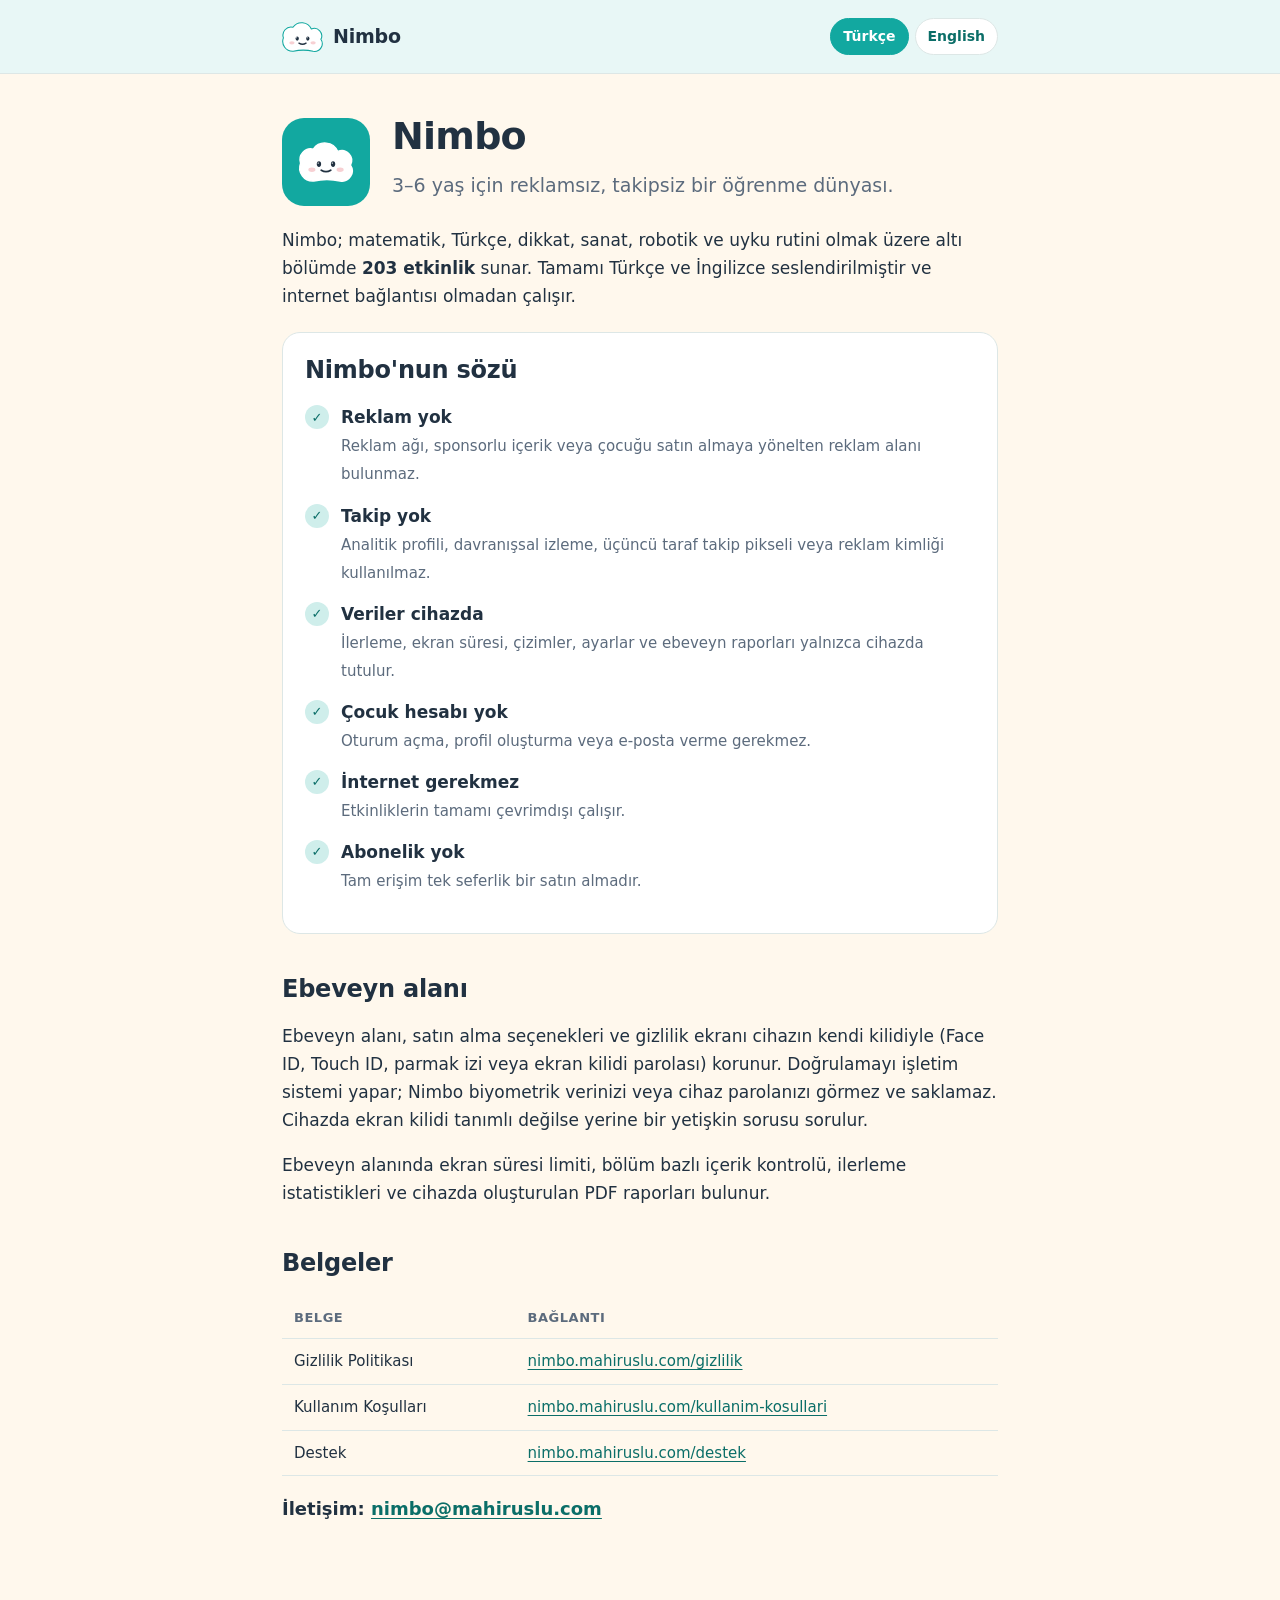
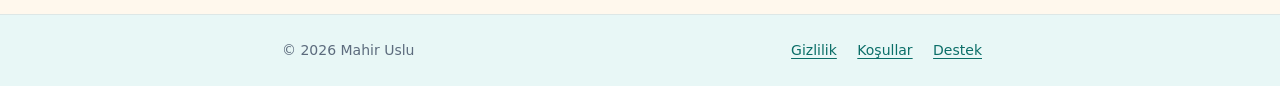
==== index.html @ 35b70003 "feat: nimbo.mahiruslu.com — legal pages, support and the app config endpoint The Nimbo app needs thr" ====
<!doctype html>
<html lang="tr">
<head>
<meta charset="utf-8">
<meta name="viewport" content="width=device-width, initial-scale=1">
<title>Nimbo — Çocuklar için reklamsız öğrenme uygulaması</title>
<meta name="description" content="Nimbo, 3–6 yaş için 203 etkinlik içeren, reklamsız ve takipsiz bir öğrenme uygulaması. Tüm veriler cihazda kalır.">
<meta name="color-scheme" content="light dark">
<link rel="canonical" href="https://nimbo.mahiruslu.com/">
<link rel="alternate" hreflang="tr" href="https://nimbo.mahiruslu.com/">
<link rel="alternate" hreflang="en" href="https://nimbo.mahiruslu.com/en">
<link rel="icon" href="/assets/icon.svg" type="image/svg+xml">
<link rel="stylesheet" href="/assets/style.css">
<meta property="og:title" content="Nimbo — Çocuklar için reklamsız öğrenme uygulaması">
<meta property="og:description" content="Nimbo, 3–6 yaş için 203 etkinlik içeren, reklamsız ve takipsiz bir öğrenme uygulaması. Tüm veriler cihazda kalır.">
<meta property="og:type" content="website">
<meta property="og:url" content="https://nimbo.mahiruslu.com/">
</head>
<body>
<a class="skip" href="#main">İçeriğe geç</a>
<header class="site"><div class="bar">
  <a class="home" href="/"><img src="/assets/mark.svg" alt="" width="30" height="30"><span class="name">Nimbo</span></a>
  <nav class="lang" aria-label="Dil">
    <a href="/" aria-current="true" lang="tr">Türkçe</a>
    <a href="/en" lang="en">English</a>
  </nav>
</div></header>
<main id="main">
<div class="hero">
  <img src="/assets/icon.svg" alt="Nimbo uygulama simgesi" width="88" height="88">
  <div><h1>Nimbo</h1><p class="lede">3–6 yaş için reklamsız, takipsiz bir öğrenme dünyası.</p></div>
</div>

<p>Nimbo; matematik, Türkçe, dikkat, sanat, robotik ve uyku rutini olmak üzere altı bölümde
<strong>203 etkinlik</strong> sunar. Tamamı Türkçe ve İngilizce seslendirilmiştir ve internet
bağlantısı olmadan çalışır.</p>

<div class="card">
  <h2>Nimbo'nun sözü</h2>
  <ul class="promise">
    <li><span class="tick">✓</span><div><strong>Reklam yok</strong><span class="sub">Reklam ağı, sponsorlu içerik veya çocuğu satın almaya yönelten reklam alanı bulunmaz.</span></div></li>
    <li><span class="tick">✓</span><div><strong>Takip yok</strong><span class="sub">Analitik profili, davranışsal izleme, üçüncü taraf takip pikseli veya reklam kimliği kullanılmaz.</span></div></li>
    <li><span class="tick">✓</span><div><strong>Veriler cihazda</strong><span class="sub">İlerleme, ekran süresi, çizimler, ayarlar ve ebeveyn raporları yalnızca cihazda tutulur.</span></div></li>
    <li><span class="tick">✓</span><div><strong>Çocuk hesabı yok</strong><span class="sub">Oturum açma, profil oluşturma veya e-posta verme gerekmez.</span></div></li>
    <li><span class="tick">✓</span><div><strong>İnternet gerekmez</strong><span class="sub">Etkinliklerin tamamı çevrimdışı çalışır.</span></div></li>
    <li><span class="tick">✓</span><div><strong>Abonelik yok</strong><span class="sub">Tam erişim tek seferlik bir satın almadır.</span></div></li>
  </ul>
</div>

<h2>Ebeveyn alanı</h2>
<p>Ebeveyn alanı, satın alma seçenekleri ve gizlilik ekranı cihazın kendi kilidiyle (Face ID,
Touch ID, parmak izi veya ekran kilidi parolası) korunur. Doğrulamayı işletim sistemi yapar; Nimbo
biyometrik verinizi veya cihaz parolanızı görmez ve saklamaz. Cihazda ekran kilidi tanımlı değilse
yerine bir yetişkin sorusu sorulur.</p>
<p>Ebeveyn alanında ekran süresi limiti, bölüm bazlı içerik kontrolü, ilerleme istatistikleri ve
cihazda oluşturulan PDF raporları bulunur.</p>

<h2>Belgeler</h2>
<div class="scroll"><table>
  <tr><th>Belge</th><th>Bağlantı</th></tr>
  <tr><td>Gizlilik Politikası</td><td><a href="/gizlilik">nimbo.mahiruslu.com/gizlilik</a></td></tr>
  <tr><td>Kullanım Koşulları</td><td><a href="/kullanim-kosullari">nimbo.mahiruslu.com/kullanim-kosullari</a></td></tr>
  <tr><td>Destek</td><td><a href="/destek">nimbo.mahiruslu.com/destek</a></td></tr>
</table></div>

<p class="contact">İletişim: <a href="mailto:nimbo@mahiruslu.com">nimbo@mahiruslu.com</a></p>
</main>
<footer class="site"><div class="bar"><div>© 2026 Mahir Uslu</div><div><a href="/gizlilik">Gizlilik</a> <a href="/kullanim-kosullari">Koşullar</a> <a href="/destek">Destek</a></div></div></footer>
</body>
</html>
---- assets/style.css ----
/* Nimbo web — tokens mirrored from src/theme/colors.ts. */
:root {
  --brand: #12A8A0;
  --brand-deep: #0B6E68;
  --brand-soft: #CFEEEB;
  --aqua: #E8F7F6;
  --cream: #FFF8ED;
  --navy: #213141;
  --navy-muted: #5C6B7D;
  --surface: #FFFFFF;
  --border: #DDE7E6;
  --mint: #67C6A3;
  --radius: 18px;
  --max: 760px;
}
@media (prefers-color-scheme: dark) {
  :root {
    --aqua: #0E2A2F;
    --cream: #101B22;
    --navy: #EAF3F2;
    --navy-muted: #A2B4B9;
    --surface: #16242C;
    --border: #243A42;
    --brand: #5FC7C0;
    --brand-deep: #9BDDD8;
    --brand-soft: #16383A;
  }
}

* { box-sizing: border-box; }
html { -webkit-text-size-adjust: 100%; }
body {
  margin: 0;
  background: var(--cream);
  color: var(--navy);
  font: 17px/1.65 -apple-system, BlinkMacSystemFont, "Segoe UI", system-ui, sans-serif;
  -webkit-font-smoothing: antialiased;
}
.skip {
  position: absolute; left: -9999px; top: 0; background: var(--brand); color: #fff;
  padding: 10px 16px; border-radius: 0 0 var(--radius) 0; z-index: 10;
}
.skip:focus { left: 0; }

header.site {
  background: var(--aqua);
  border-bottom: 1px solid var(--border);
}
.bar {
  max-width: var(--max); margin: 0 auto; padding: 18px 22px;
  display: flex; align-items: center; justify-content: space-between; gap: 16px; flex-wrap: wrap;
}
.bar a.home { display: flex; align-items: center; gap: 10px; text-decoration: none; }
.bar img { height: 30px; width: auto; display: block; }
.bar .name { font-weight: 800; font-size: 19px; color: var(--navy); letter-spacing: -0.01em; }
nav.lang { display: flex; gap: 6px; }
nav.lang a {
  font-size: 14px; font-weight: 650; text-decoration: none; color: var(--brand-deep);
  padding: 6px 12px; border-radius: 999px; border: 1px solid var(--border); background: var(--surface);
  min-height: 34px; display: inline-flex; align-items: center;
}
nav.lang a[aria-current] { background: var(--brand); color: #fff; border-color: var(--brand); }

main { max-width: var(--max); margin: 0 auto; padding: 40px 22px 72px; }
h1 { font-size: clamp(28px, 5vw, 38px); line-height: 1.2; letter-spacing: -0.02em; margin: 0 0 10px; }
h2 { font-size: clamp(20px, 3.4vw, 24px); line-height: 1.3; margin: 40px 0 12px; letter-spacing: -0.01em; }
h3 { font-size: 18px; margin: 26px 0 8px; }
p, li { color: var(--navy); }
.lede { font-size: 19px; color: var(--navy-muted); margin: 0 0 8px; }
.updated { font-size: 14px; color: var(--navy-muted); margin: 0 0 32px; }
a { color: var(--brand-deep); text-underline-offset: 3px; }
ul { padding-left: 22px; }
li { margin: 7px 0; }
hr { border: 0; border-top: 1px solid var(--border); margin: 44px 0; }

.card {
  background: var(--surface); border: 1px solid var(--border);
  border-radius: var(--radius); padding: 22px; margin: 22px 0;
}
.card h2, .card h3 { margin-top: 0; }
.promise { display: grid; gap: 14px; padding: 0; list-style: none; }
.promise li { display: flex; gap: 12px; align-items: flex-start; margin: 0; }
.promise .tick {
  flex: 0 0 auto; width: 24px; height: 24px; border-radius: 50%;
  background: var(--brand-soft); color: var(--brand-deep);
  display: grid; place-items: center; font-weight: 800; font-size: 13px; margin-top: 2px;
}
.promise strong { display: block; }
.promise span.sub { color: var(--navy-muted); font-size: 15px; }

table { border-collapse: collapse; width: 100%; font-size: 15px; }
.scroll { overflow-x: auto; margin: 18px 0; }
th, td { text-align: left; padding: 10px 12px; border-bottom: 1px solid var(--border); vertical-align: top; }
th { font-weight: 700; color: var(--navy-muted); font-size: 13px; text-transform: uppercase; letter-spacing: 0.04em; }

.contact { font-size: 18px; font-weight: 650; }
footer.site {
  border-top: 1px solid var(--border); background: var(--aqua);
  font-size: 14px; color: var(--navy-muted);
}
footer.site .bar { padding: 24px 22px; }
footer.site a { color: var(--brand-deep); margin-right: 16px; }
.hero { display: flex; gap: 22px; align-items: center; flex-wrap: wrap; margin-bottom: 8px; }
.hero img { width: 88px; height: 88px; border-radius: 22px; }
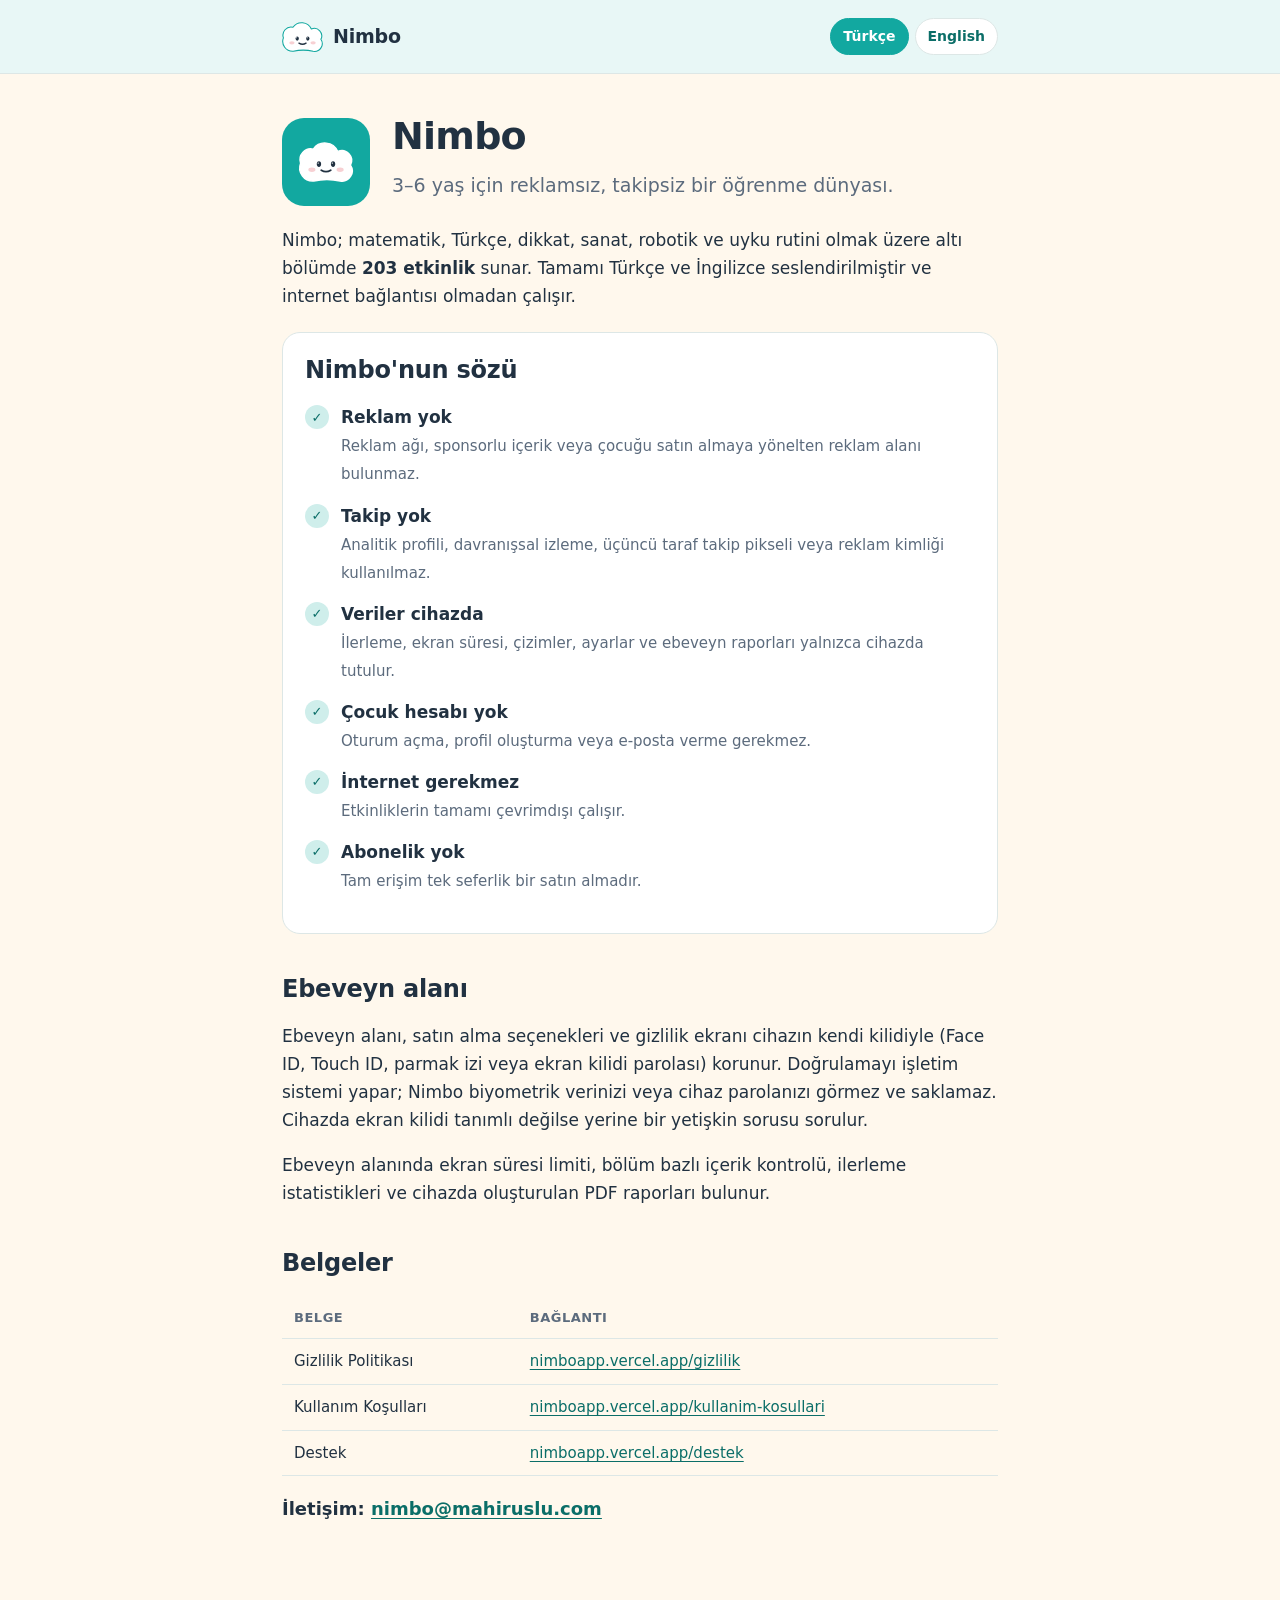
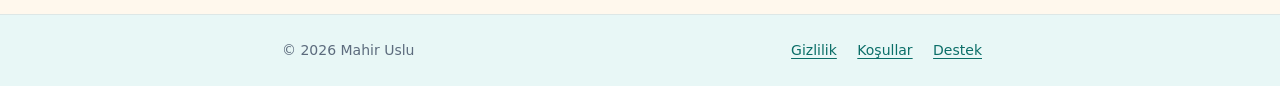
==== commit 8b6739ff: "feat: move the site to nimboapp.vercel.app A custom subdomain needed a DNS record in Google Cloud DN" ====
--- a/index.html
+++ b/index.html
@@ -6,15 +6,15 @@
 <title>Nimbo — Çocuklar için reklamsız öğrenme uygulaması</title>
 <meta name="description" content="Nimbo, 3–6 yaş için 203 etkinlik içeren, reklamsız ve takipsiz bir öğrenme uygulaması. Tüm veriler cihazda kalır.">
 <meta name="color-scheme" content="light dark">
-<link rel="canonical" href="https://nimbo.mahiruslu.com/">
-<link rel="alternate" hreflang="tr" href="https://nimbo.mahiruslu.com/">
-<link rel="alternate" hreflang="en" href="https://nimbo.mahiruslu.com/en">
+<link rel="canonical" href="https://nimboapp.vercel.app/">
+<link rel="alternate" hreflang="tr" href="https://nimboapp.vercel.app/">
+<link rel="alternate" hreflang="en" href="https://nimboapp.vercel.app/en">
 <link rel="icon" href="/assets/icon.svg" type="image/svg+xml">
 <link rel="stylesheet" href="/assets/style.css">
 <meta property="og:title" content="Nimbo — Çocuklar için reklamsız öğrenme uygulaması">
 <meta property="og:description" content="Nimbo, 3–6 yaş için 203 etkinlik içeren, reklamsız ve takipsiz bir öğrenme uygulaması. Tüm veriler cihazda kalır.">
 <meta property="og:type" content="website">
-<meta property="og:url" content="https://nimbo.mahiruslu.com/">
+<meta property="og:url" content="https://nimboapp.vercel.app/">
 </head>
 <body>
 <a class="skip" href="#main">İçeriğe geç</a>
@@ -58,9 +58,9 @@
 <h2>Belgeler</h2>
 <div class="scroll"><table>
   <tr><th>Belge</th><th>Bağlantı</th></tr>
-  <tr><td>Gizlilik Politikası</td><td><a href="/gizlilik">nimbo.mahiruslu.com/gizlilik</a></td></tr>
-  <tr><td>Kullanım Koşulları</td><td><a href="/kullanim-kosullari">nimbo.mahiruslu.com/kullanim-kosullari</a></td></tr>
-  <tr><td>Destek</td><td><a href="/destek">nimbo.mahiruslu.com/destek</a></td></tr>
+  <tr><td>Gizlilik Politikası</td><td><a href="/gizlilik">nimboapp.vercel.app/gizlilik</a></td></tr>
+  <tr><td>Kullanım Koşulları</td><td><a href="/kullanim-kosullari">nimboapp.vercel.app/kullanim-kosullari</a></td></tr>
+  <tr><td>Destek</td><td><a href="/destek">nimboapp.vercel.app/destek</a></td></tr>
 </table></div>
 
 <p class="contact">İletişim: <a href="mailto:nimbo@mahiruslu.com">nimbo@mahiruslu.com</a></p>
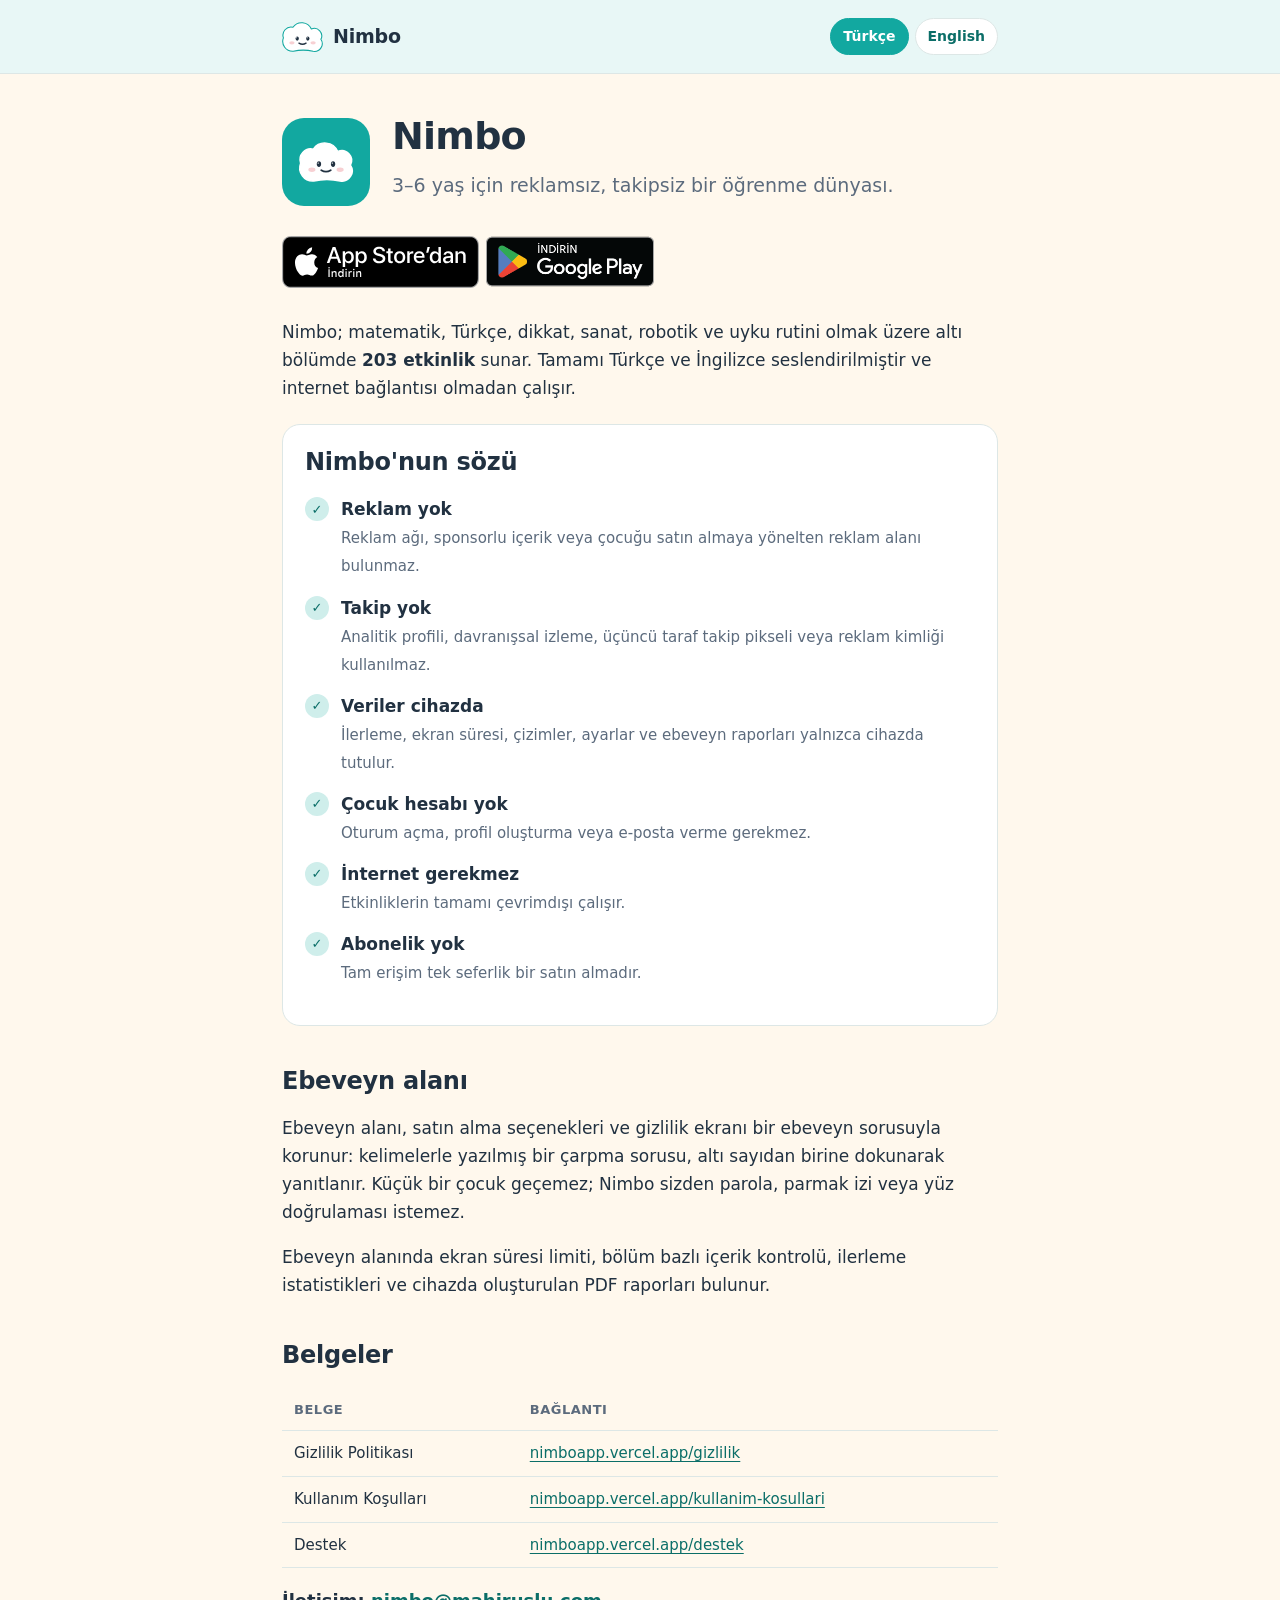
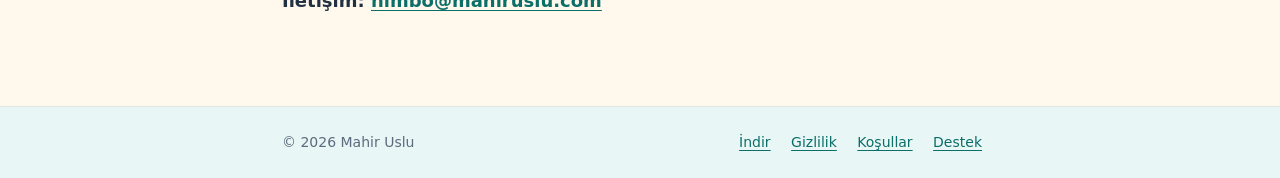
==== commit 1a93612f: "feat(site): one download address that knows the device The launch post needs somewhere to send peopl" ====
--- a/index.html
+++ b/index.html
@@ -31,6 +31,11 @@
   <div><h1>Nimbo</h1><p class="lede">3–6 yaş için reklamsız, takipsiz bir öğrenme dünyası.</p></div>
 </div>
 
+<div class="stores">
+  <a class="apple" href="https://apps.apple.com/app/id6794716737"><img src="/assets/badge-app-store-tr.svg" alt="App Store'dan indirin" width="151" height="40"></a>
+  <a class="play" href="https://play.google.com/store/apps/details?id=com.nimbo.kids"><img src="/assets/badge-google-play-tr.png" alt="Google Play'den alın" width="646" height="250"></a>
+</div>
+
 <p>Nimbo; matematik, Türkçe, dikkat, sanat, robotik ve uyku rutini olmak üzere altı bölümde
 <strong>203 etkinlik</strong> sunar. Tamamı Türkçe ve İngilizce seslendirilmiştir ve internet
 bağlantısı olmadan çalışır.</p>
@@ -48,10 +53,9 @@
 </div>
 
 <h2>Ebeveyn alanı</h2>
-<p>Ebeveyn alanı, satın alma seçenekleri ve gizlilik ekranı cihazın kendi kilidiyle (Face ID,
-Touch ID, parmak izi veya ekran kilidi parolası) korunur. Doğrulamayı işletim sistemi yapar; Nimbo
-biyometrik verinizi veya cihaz parolanızı görmez ve saklamaz. Cihazda ekran kilidi tanımlı değilse
-yerine bir yetişkin sorusu sorulur.</p>
+<p>Ebeveyn alanı, satın alma seçenekleri ve gizlilik ekranı bir ebeveyn sorusuyla korunur:
+kelimelerle yazılmış bir çarpma sorusu, altı sayıdan birine dokunarak yanıtlanır. Küçük bir çocuk
+geçemez; Nimbo sizden parola, parmak izi veya yüz doğrulaması istemez.</p>
 <p>Ebeveyn alanında ekran süresi limiti, bölüm bazlı içerik kontrolü, ilerleme istatistikleri ve
 cihazda oluşturulan PDF raporları bulunur.</p>
 
@@ -65,6 +69,6 @@
 
 <p class="contact">İletişim: <a href="mailto:nimbo@mahiruslu.com">nimbo@mahiruslu.com</a></p>
 </main>
-<footer class="site"><div class="bar"><div>© 2026 Mahir Uslu</div><div><a href="/gizlilik">Gizlilik</a> <a href="/kullanim-kosullari">Koşullar</a> <a href="/destek">Destek</a></div></div></footer>
+<footer class="site"><div class="bar"><div>© 2026 Mahir Uslu</div><div><a href="/indir">İndir</a> <a href="/gizlilik">Gizlilik</a> <a href="/kullanim-kosullari">Koşullar</a> <a href="/destek">Destek</a></div></div></footer>
 </body>
 </html>
--- a/assets/style.css
+++ b/assets/style.css
@@ -102,3 +102,15 @@
 footer.site a { color: var(--brand-deep); margin-right: 16px; }
 .hero { display: flex; gap: 22px; align-items: center; flex-wrap: wrap; margin-bottom: 8px; }
 .hero img { width: 88px; height: 88px; border-radius: 22px; }
+
+/* Store badges.
+   Apple ships its badge with no padding; Google bakes clear space equal to an
+   eighth of the badge height into every side of the PNG. Sized to the same box
+   the Play badge therefore looks smaller, so it is rendered a quarter taller
+   and its built-in padding is pulled back out with a negative margin. */
+.stores { display: flex; flex-wrap: wrap; align-items: center; gap: 14px; margin: 26px 0 30px; }
+.stores a { display: inline-flex; border-radius: 8px; }
+.stores a:focus-visible { outline: 3px solid var(--brand); outline-offset: 3px; }
+.stores img { display: block; width: auto; }
+.stores .apple img { height: 52px; }
+.stores .play img { height: 65px; margin: -6px -7px; }
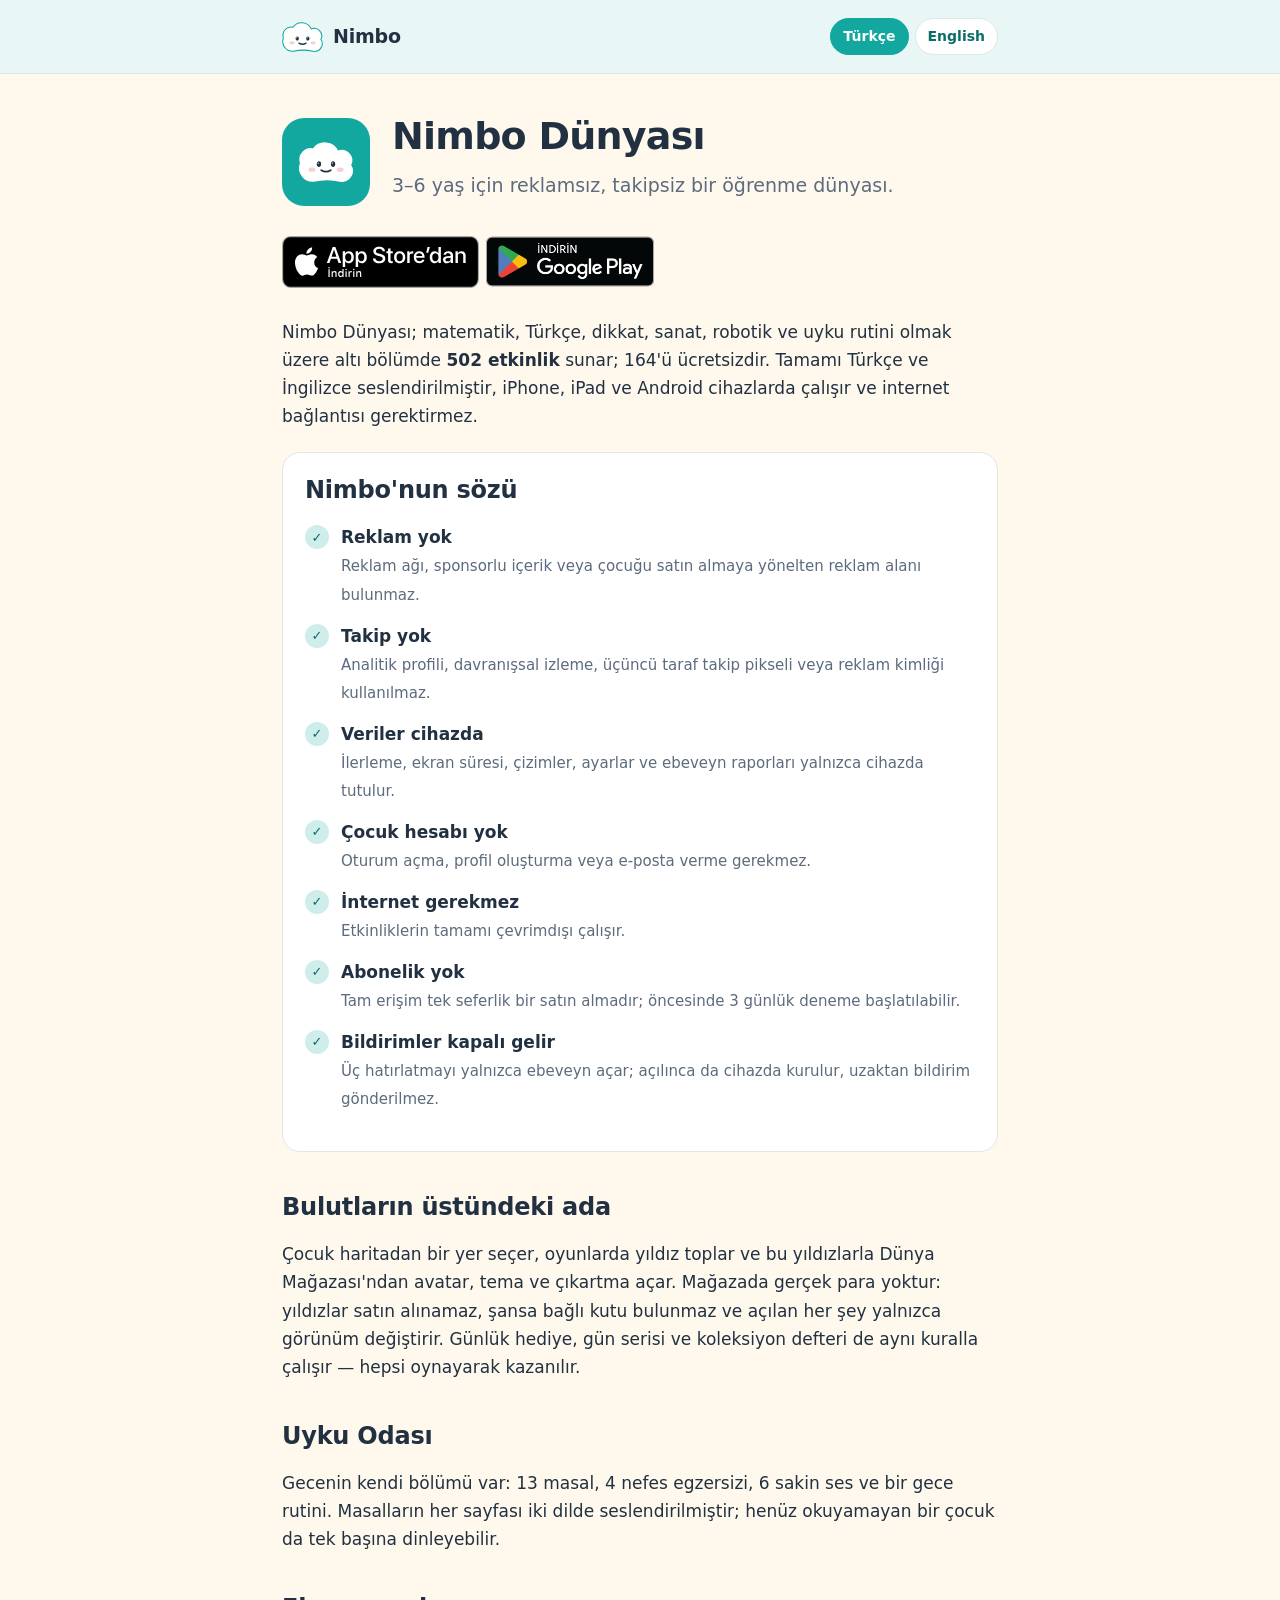
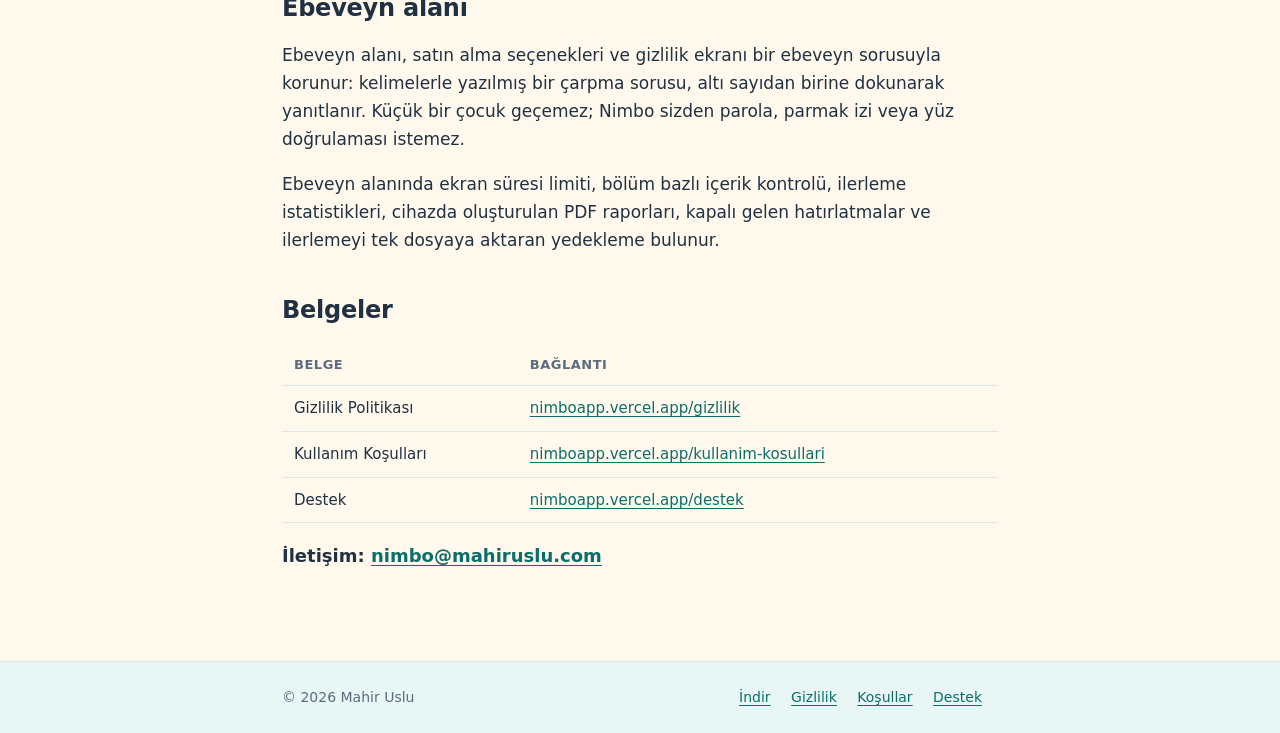
==== commit 355d0cec: "feat(site): catch the published pages up with 1.7.0 The site still described the 203-activity / 97-f" ====
--- a/index.html
+++ b/index.html
@@ -3,16 +3,16 @@
 <head>
 <meta charset="utf-8">
 <meta name="viewport" content="width=device-width, initial-scale=1">
-<title>Nimbo — Çocuklar için reklamsız öğrenme uygulaması</title>
-<meta name="description" content="Nimbo, 3–6 yaş için 203 etkinlik içeren, reklamsız ve takipsiz bir öğrenme uygulaması. Tüm veriler cihazda kalır.">
+<title>Nimbo Dünyası — Çocuklar için reklamsız öğrenme uygulaması</title>
+<meta name="description" content="Nimbo Dünyası, 3–6 yaş için 502 etkinlik içeren, reklamsız ve takipsiz bir öğrenme uygulaması. Tüm veriler cihazda kalır.">
 <meta name="color-scheme" content="light dark">
 <link rel="canonical" href="https://nimboapp.vercel.app/">
 <link rel="alternate" hreflang="tr" href="https://nimboapp.vercel.app/">
 <link rel="alternate" hreflang="en" href="https://nimboapp.vercel.app/en">
 <link rel="icon" href="/assets/icon.svg" type="image/svg+xml">
 <link rel="stylesheet" href="/assets/style.css">
-<meta property="og:title" content="Nimbo — Çocuklar için reklamsız öğrenme uygulaması">
-<meta property="og:description" content="Nimbo, 3–6 yaş için 203 etkinlik içeren, reklamsız ve takipsiz bir öğrenme uygulaması. Tüm veriler cihazda kalır.">
+<meta property="og:title" content="Nimbo Dünyası — Çocuklar için reklamsız öğrenme uygulaması">
+<meta property="og:description" content="Nimbo Dünyası, 3–6 yaş için 502 etkinlik içeren, reklamsız ve takipsiz bir öğrenme uygulaması. Tüm veriler cihazda kalır.">
 <meta property="og:type" content="website">
 <meta property="og:url" content="https://nimboapp.vercel.app/">
 </head>
@@ -28,7 +28,7 @@
 <main id="main">
 <div class="hero">
   <img src="/assets/icon.svg" alt="Nimbo uygulama simgesi" width="88" height="88">
-  <div><h1>Nimbo</h1><p class="lede">3–6 yaş için reklamsız, takipsiz bir öğrenme dünyası.</p></div>
+  <div><h1>Nimbo Dünyası</h1><p class="lede">3–6 yaş için reklamsız, takipsiz bir öğrenme dünyası.</p></div>
 </div>
 
 <div class="stores">
@@ -36,9 +36,10 @@
   <a class="play" href="https://play.google.com/store/apps/details?id=com.nimbo.kids"><img src="/assets/badge-google-play-tr.png" alt="Google Play'den alın" width="646" height="250"></a>
 </div>
 
-<p>Nimbo; matematik, Türkçe, dikkat, sanat, robotik ve uyku rutini olmak üzere altı bölümde
-<strong>203 etkinlik</strong> sunar. Tamamı Türkçe ve İngilizce seslendirilmiştir ve internet
-bağlantısı olmadan çalışır.</p>
+<p>Nimbo Dünyası; matematik, Türkçe, dikkat, sanat, robotik ve uyku rutini olmak üzere altı bölümde
+<strong>502 etkinlik</strong> sunar; 164'ü ücretsizdir. Tamamı Türkçe ve
+İngilizce seslendirilmiştir, iPhone, iPad ve Android cihazlarda çalışır ve internet bağlantısı
+gerektirmez.</p>
 
 <div class="card">
   <h2>Nimbo'nun sözü</h2>
@@ -48,16 +49,28 @@
     <li><span class="tick">✓</span><div><strong>Veriler cihazda</strong><span class="sub">İlerleme, ekran süresi, çizimler, ayarlar ve ebeveyn raporları yalnızca cihazda tutulur.</span></div></li>
     <li><span class="tick">✓</span><div><strong>Çocuk hesabı yok</strong><span class="sub">Oturum açma, profil oluşturma veya e-posta verme gerekmez.</span></div></li>
     <li><span class="tick">✓</span><div><strong>İnternet gerekmez</strong><span class="sub">Etkinliklerin tamamı çevrimdışı çalışır.</span></div></li>
-    <li><span class="tick">✓</span><div><strong>Abonelik yok</strong><span class="sub">Tam erişim tek seferlik bir satın almadır.</span></div></li>
+    <li><span class="tick">✓</span><div><strong>Abonelik yok</strong><span class="sub">Tam erişim tek seferlik bir satın almadır; öncesinde 3 günlük deneme başlatılabilir.</span></div></li>
+    <li><span class="tick">✓</span><div><strong>Bildirimler kapalı gelir</strong><span class="sub">Üç hatırlatmayı yalnızca ebeveyn açar; açılınca da cihazda kurulur, uzaktan bildirim gönderilmez.</span></div></li>
   </ul>
 </div>
+
+<h2>Bulutların üstündeki ada</h2>
+<p>Çocuk haritadan bir yer seçer, oyunlarda yıldız toplar ve bu yıldızlarla Dünya Mağazası'ndan
+avatar, tema ve çıkartma açar. Mağazada gerçek para yoktur: yıldızlar satın alınamaz, şansa bağlı
+kutu bulunmaz ve açılan her şey yalnızca görünüm değiştirir. Günlük hediye, gün serisi ve koleksiyon
+defteri de aynı kuralla çalışır — hepsi oynayarak kazanılır.</p>
+
+<h2>Uyku Odası</h2>
+<p>Gecenin kendi bölümü var: 13 masal, 4 nefes egzersizi, 6 sakin ses ve bir gece rutini. Masalların
+her sayfası iki dilde seslendirilmiştir; henüz okuyamayan bir çocuk da tek başına dinleyebilir.</p>
 
 <h2>Ebeveyn alanı</h2>
 <p>Ebeveyn alanı, satın alma seçenekleri ve gizlilik ekranı bir ebeveyn sorusuyla korunur:
 kelimelerle yazılmış bir çarpma sorusu, altı sayıdan birine dokunarak yanıtlanır. Küçük bir çocuk
 geçemez; Nimbo sizden parola, parmak izi veya yüz doğrulaması istemez.</p>
-<p>Ebeveyn alanında ekran süresi limiti, bölüm bazlı içerik kontrolü, ilerleme istatistikleri ve
-cihazda oluşturulan PDF raporları bulunur.</p>
+<p>Ebeveyn alanında ekran süresi limiti, bölüm bazlı içerik kontrolü, ilerleme istatistikleri,
+cihazda oluşturulan PDF raporları, kapalı gelen hatırlatmalar ve ilerlemeyi tek dosyaya aktaran
+yedekleme bulunur.</p>
 
 <h2>Belgeler</h2>
 <div class="scroll"><table>
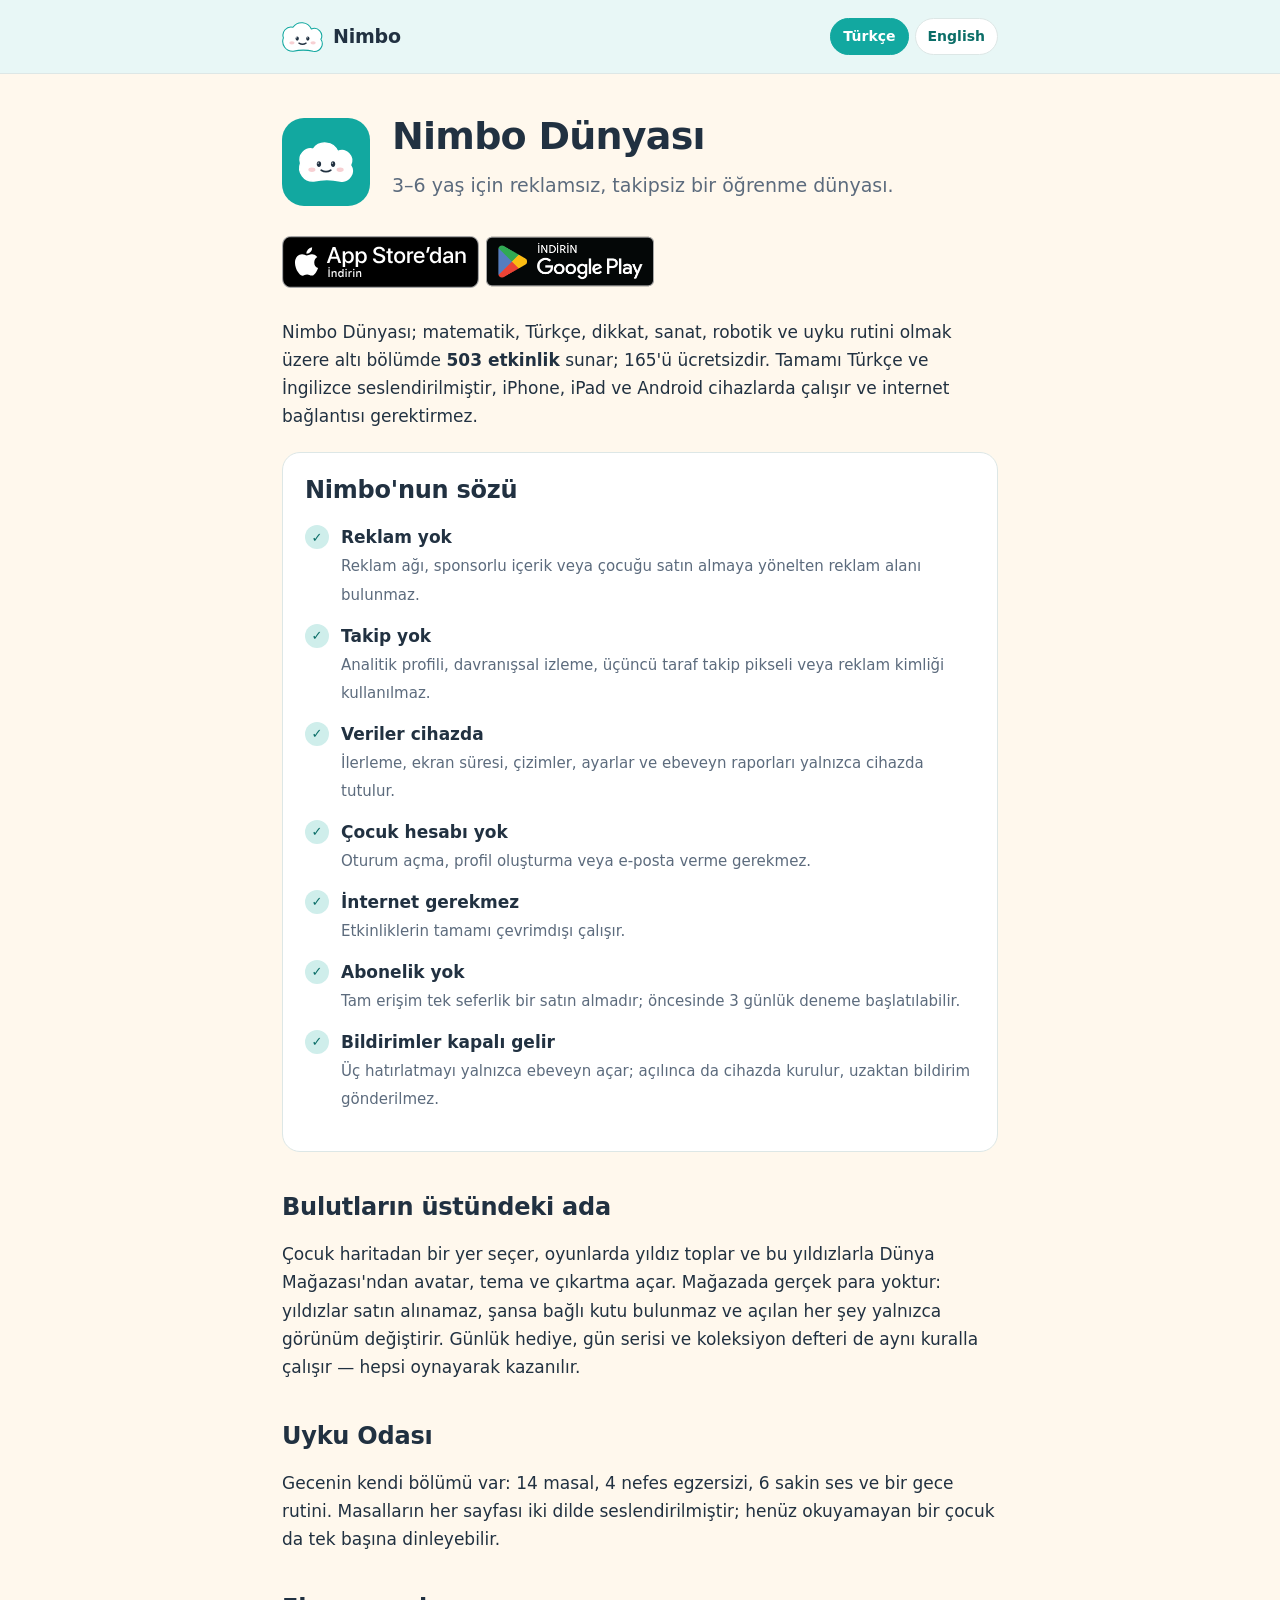
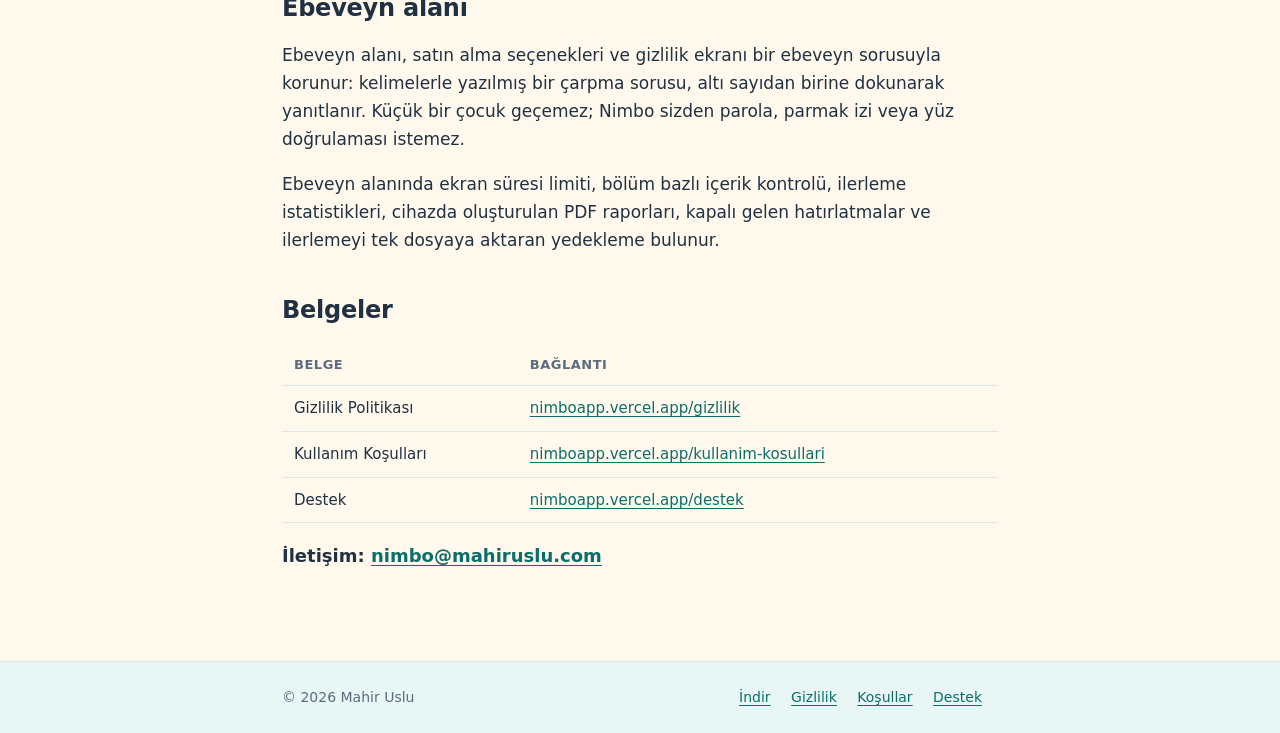
==== commit 760bab56: "feat: require 1.8.0 and catch the pages up with it Both stores carry 1.8.0, so the remote config now" ====
--- a/index.html
+++ b/index.html
@@ -4,7 +4,7 @@
 <meta charset="utf-8">
 <meta name="viewport" content="width=device-width, initial-scale=1">
 <title>Nimbo Dünyası — Çocuklar için reklamsız öğrenme uygulaması</title>
-<meta name="description" content="Nimbo Dünyası, 3–6 yaş için 502 etkinlik içeren, reklamsız ve takipsiz bir öğrenme uygulaması. Tüm veriler cihazda kalır.">
+<meta name="description" content="Nimbo Dünyası, 3–6 yaş için 503 etkinlik içeren, reklamsız ve takipsiz bir öğrenme uygulaması. Tüm veriler cihazda kalır.">
 <meta name="color-scheme" content="light dark">
 <link rel="canonical" href="https://nimboapp.vercel.app/">
 <link rel="alternate" hreflang="tr" href="https://nimboapp.vercel.app/">
@@ -12,7 +12,7 @@
 <link rel="icon" href="/assets/icon.svg" type="image/svg+xml">
 <link rel="stylesheet" href="/assets/style.css">
 <meta property="og:title" content="Nimbo Dünyası — Çocuklar için reklamsız öğrenme uygulaması">
-<meta property="og:description" content="Nimbo Dünyası, 3–6 yaş için 502 etkinlik içeren, reklamsız ve takipsiz bir öğrenme uygulaması. Tüm veriler cihazda kalır.">
+<meta property="og:description" content="Nimbo Dünyası, 3–6 yaş için 503 etkinlik içeren, reklamsız ve takipsiz bir öğrenme uygulaması. Tüm veriler cihazda kalır.">
 <meta property="og:type" content="website">
 <meta property="og:url" content="https://nimboapp.vercel.app/">
 </head>
@@ -37,7 +37,7 @@
 </div>
 
 <p>Nimbo Dünyası; matematik, Türkçe, dikkat, sanat, robotik ve uyku rutini olmak üzere altı bölümde
-<strong>502 etkinlik</strong> sunar; 164'ü ücretsizdir. Tamamı Türkçe ve
+<strong>503 etkinlik</strong> sunar; 165'ü ücretsizdir. Tamamı Türkçe ve
 İngilizce seslendirilmiştir, iPhone, iPad ve Android cihazlarda çalışır ve internet bağlantısı
 gerektirmez.</p>
 
@@ -61,7 +61,7 @@
 defteri de aynı kuralla çalışır — hepsi oynayarak kazanılır.</p>
 
 <h2>Uyku Odası</h2>
-<p>Gecenin kendi bölümü var: 13 masal, 4 nefes egzersizi, 6 sakin ses ve bir gece rutini. Masalların
+<p>Gecenin kendi bölümü var: 14 masal, 4 nefes egzersizi, 6 sakin ses ve bir gece rutini. Masalların
 her sayfası iki dilde seslendirilmiştir; henüz okuyamayan bir çocuk da tek başına dinleyebilir.</p>
 
 <h2>Ebeveyn alanı</h2>
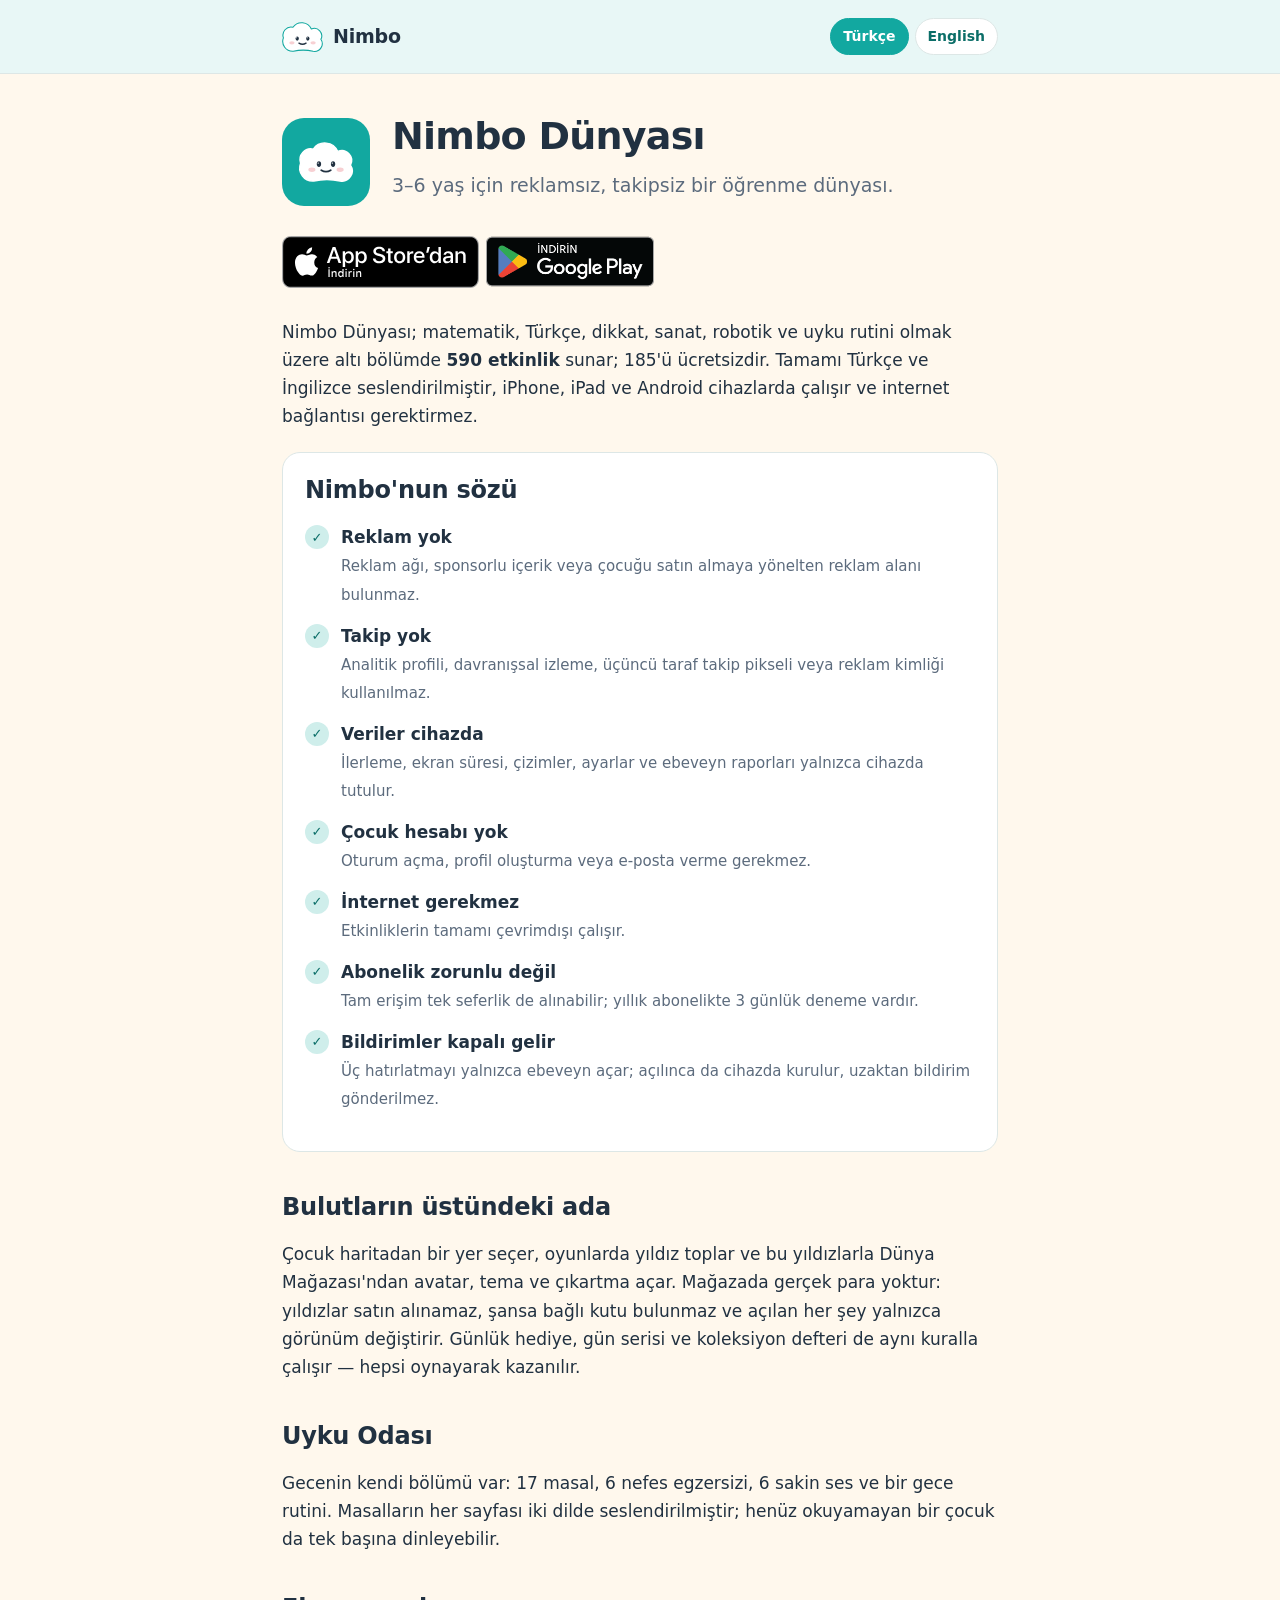
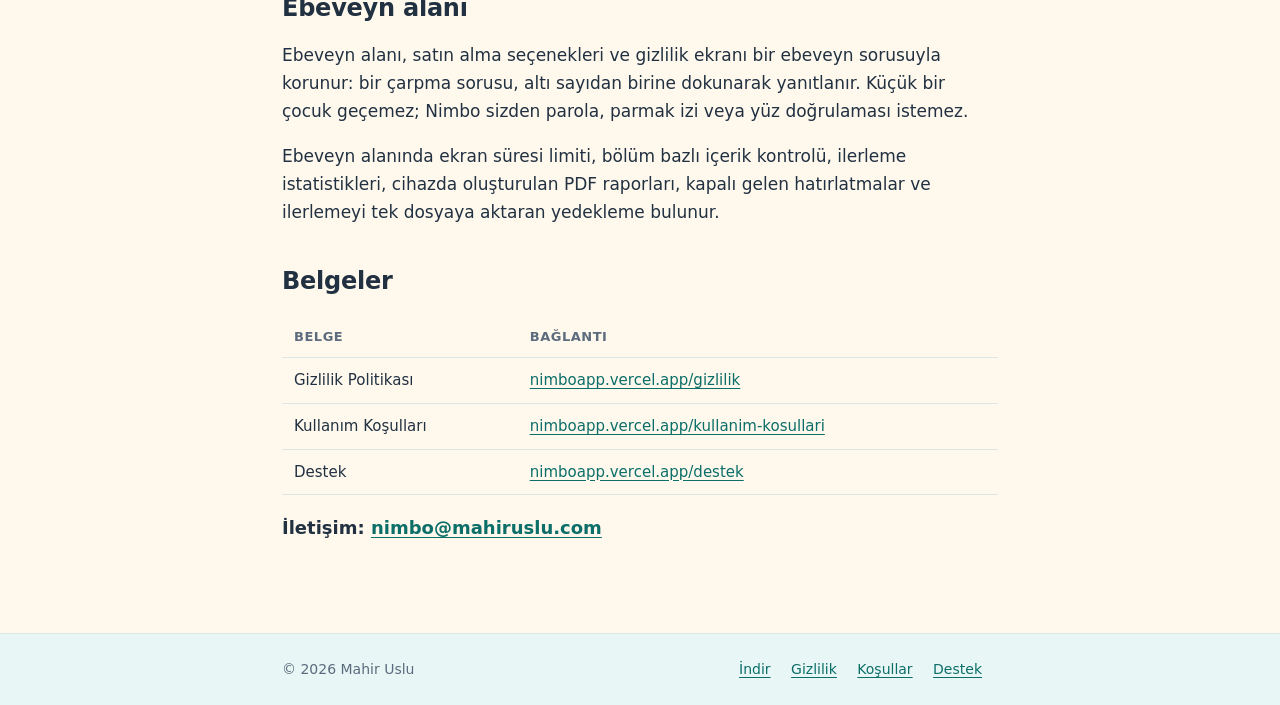
==== commit 0d90bb8c: "feat(site): catch the pages up with 1.10.0 APP_VERSION 1.10.0. Counts recounted from the content pac" ====
--- a/index.html
+++ b/index.html
@@ -4,7 +4,7 @@
 <meta charset="utf-8">
 <meta name="viewport" content="width=device-width, initial-scale=1">
 <title>Nimbo Dünyası — Çocuklar için reklamsız öğrenme uygulaması</title>
-<meta name="description" content="Nimbo Dünyası, 3–6 yaş için 503 etkinlik içeren, reklamsız ve takipsiz bir öğrenme uygulaması. Tüm veriler cihazda kalır.">
+<meta name="description" content="Nimbo Dünyası, 3–6 yaş için 590 etkinlik içeren, reklamsız ve takipsiz bir öğrenme uygulaması. Tüm veriler cihazda kalır.">
 <meta name="color-scheme" content="light dark">
 <link rel="canonical" href="https://nimboapp.vercel.app/">
 <link rel="alternate" hreflang="tr" href="https://nimboapp.vercel.app/">
@@ -12,7 +12,7 @@
 <link rel="icon" href="/assets/icon.svg" type="image/svg+xml">
 <link rel="stylesheet" href="/assets/style.css">
 <meta property="og:title" content="Nimbo Dünyası — Çocuklar için reklamsız öğrenme uygulaması">
-<meta property="og:description" content="Nimbo Dünyası, 3–6 yaş için 503 etkinlik içeren, reklamsız ve takipsiz bir öğrenme uygulaması. Tüm veriler cihazda kalır.">
+<meta property="og:description" content="Nimbo Dünyası, 3–6 yaş için 590 etkinlik içeren, reklamsız ve takipsiz bir öğrenme uygulaması. Tüm veriler cihazda kalır.">
 <meta property="og:type" content="website">
 <meta property="og:url" content="https://nimboapp.vercel.app/">
 </head>
@@ -37,7 +37,7 @@
 </div>
 
 <p>Nimbo Dünyası; matematik, Türkçe, dikkat, sanat, robotik ve uyku rutini olmak üzere altı bölümde
-<strong>503 etkinlik</strong> sunar; 165'ü ücretsizdir. Tamamı Türkçe ve
+<strong>590 etkinlik</strong> sunar; 185'ü ücretsizdir. Tamamı Türkçe ve
 İngilizce seslendirilmiştir, iPhone, iPad ve Android cihazlarda çalışır ve internet bağlantısı
 gerektirmez.</p>
 
@@ -49,7 +49,7 @@
     <li><span class="tick">✓</span><div><strong>Veriler cihazda</strong><span class="sub">İlerleme, ekran süresi, çizimler, ayarlar ve ebeveyn raporları yalnızca cihazda tutulur.</span></div></li>
     <li><span class="tick">✓</span><div><strong>Çocuk hesabı yok</strong><span class="sub">Oturum açma, profil oluşturma veya e-posta verme gerekmez.</span></div></li>
     <li><span class="tick">✓</span><div><strong>İnternet gerekmez</strong><span class="sub">Etkinliklerin tamamı çevrimdışı çalışır.</span></div></li>
-    <li><span class="tick">✓</span><div><strong>Abonelik yok</strong><span class="sub">Tam erişim tek seferlik bir satın almadır; öncesinde 3 günlük deneme başlatılabilir.</span></div></li>
+    <li><span class="tick">✓</span><div><strong>Abonelik zorunlu değil</strong><span class="sub">Tam erişim tek seferlik de alınabilir; yıllık abonelikte 3 günlük deneme vardır.</span></div></li>
     <li><span class="tick">✓</span><div><strong>Bildirimler kapalı gelir</strong><span class="sub">Üç hatırlatmayı yalnızca ebeveyn açar; açılınca da cihazda kurulur, uzaktan bildirim gönderilmez.</span></div></li>
   </ul>
 </div>
@@ -61,12 +61,12 @@
 defteri de aynı kuralla çalışır — hepsi oynayarak kazanılır.</p>
 
 <h2>Uyku Odası</h2>
-<p>Gecenin kendi bölümü var: 14 masal, 4 nefes egzersizi, 6 sakin ses ve bir gece rutini. Masalların
+<p>Gecenin kendi bölümü var: 17 masal, 6 nefes egzersizi, 6 sakin ses ve bir gece rutini. Masalların
 her sayfası iki dilde seslendirilmiştir; henüz okuyamayan bir çocuk da tek başına dinleyebilir.</p>
 
 <h2>Ebeveyn alanı</h2>
 <p>Ebeveyn alanı, satın alma seçenekleri ve gizlilik ekranı bir ebeveyn sorusuyla korunur:
-kelimelerle yazılmış bir çarpma sorusu, altı sayıdan birine dokunarak yanıtlanır. Küçük bir çocuk
+bir çarpma sorusu, altı sayıdan birine dokunarak yanıtlanır. Küçük bir çocuk
 geçemez; Nimbo sizden parola, parmak izi veya yüz doğrulaması istemez.</p>
 <p>Ebeveyn alanında ekran süresi limiti, bölüm bazlı içerik kontrolü, ilerleme istatistikleri,
 cihazda oluşturulan PDF raporları, kapalı gelen hatırlatmalar ve ilerlemeyi tek dosyaya aktaran
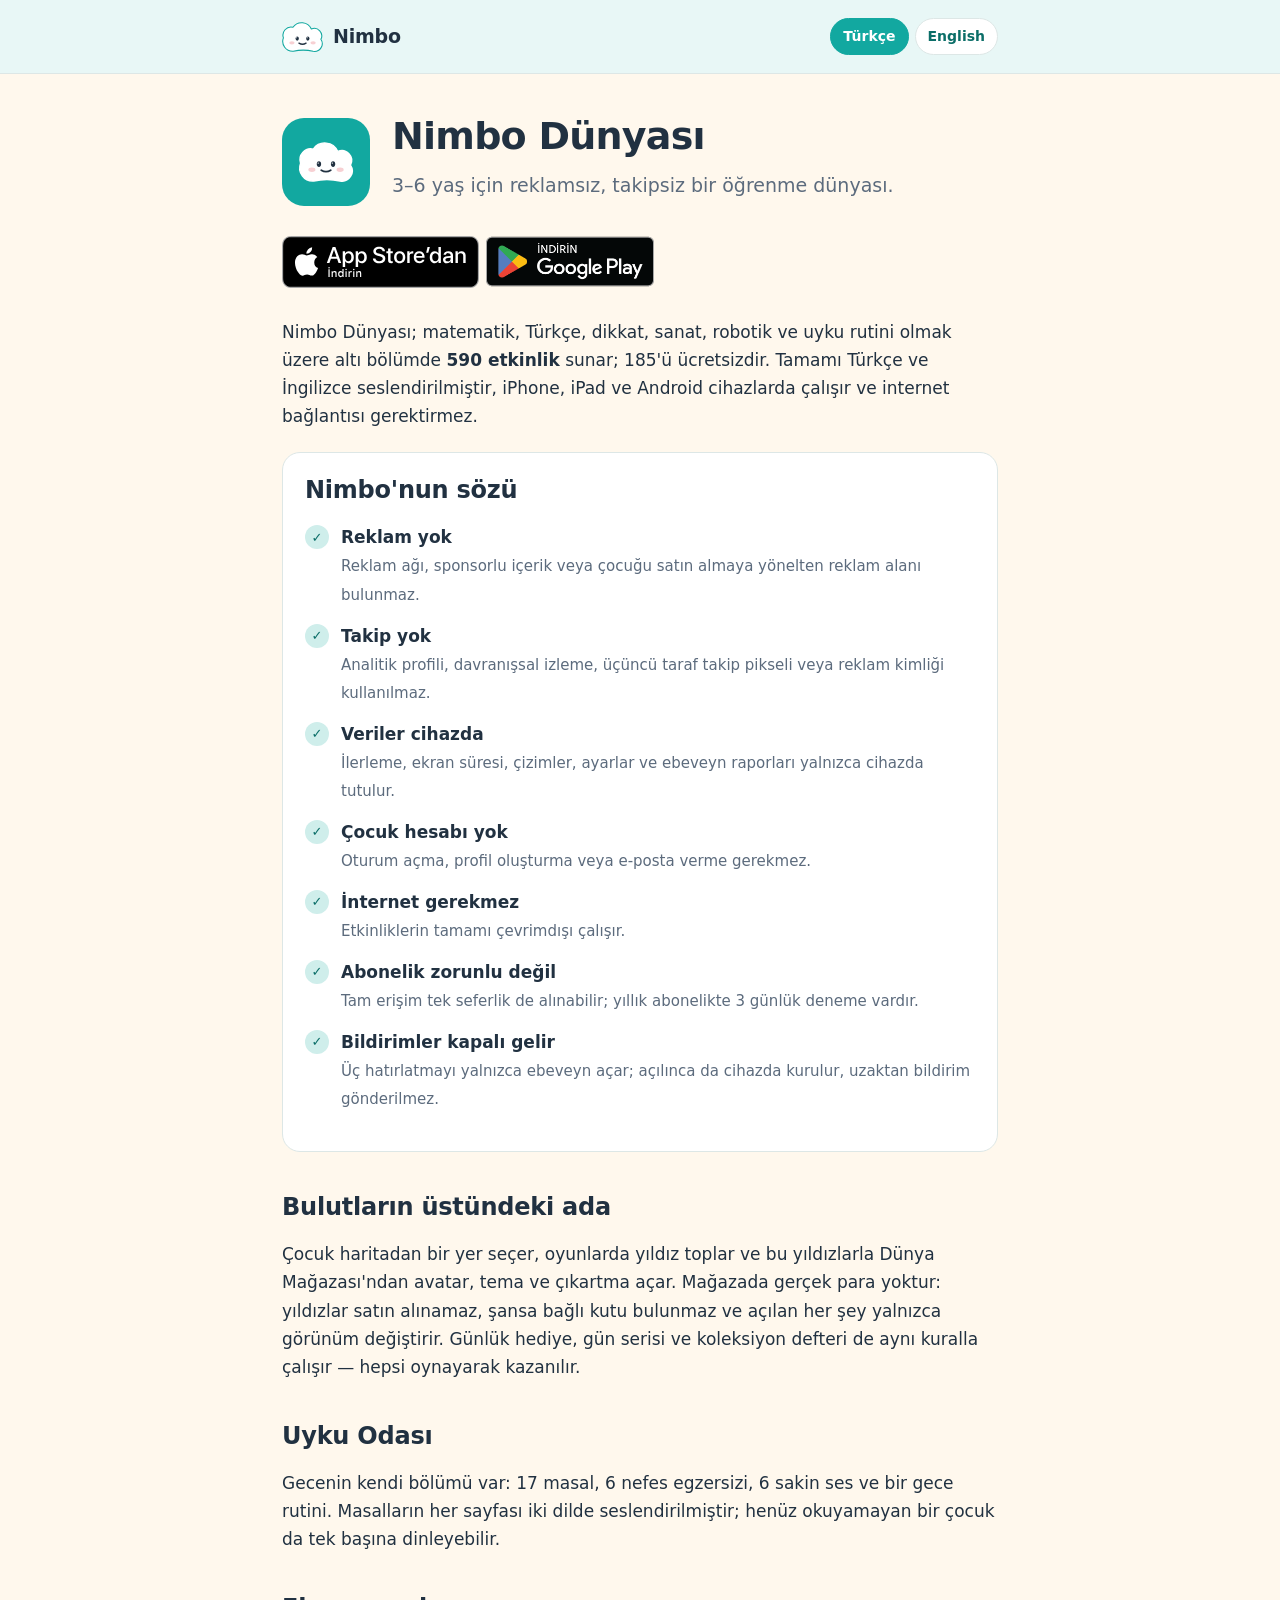
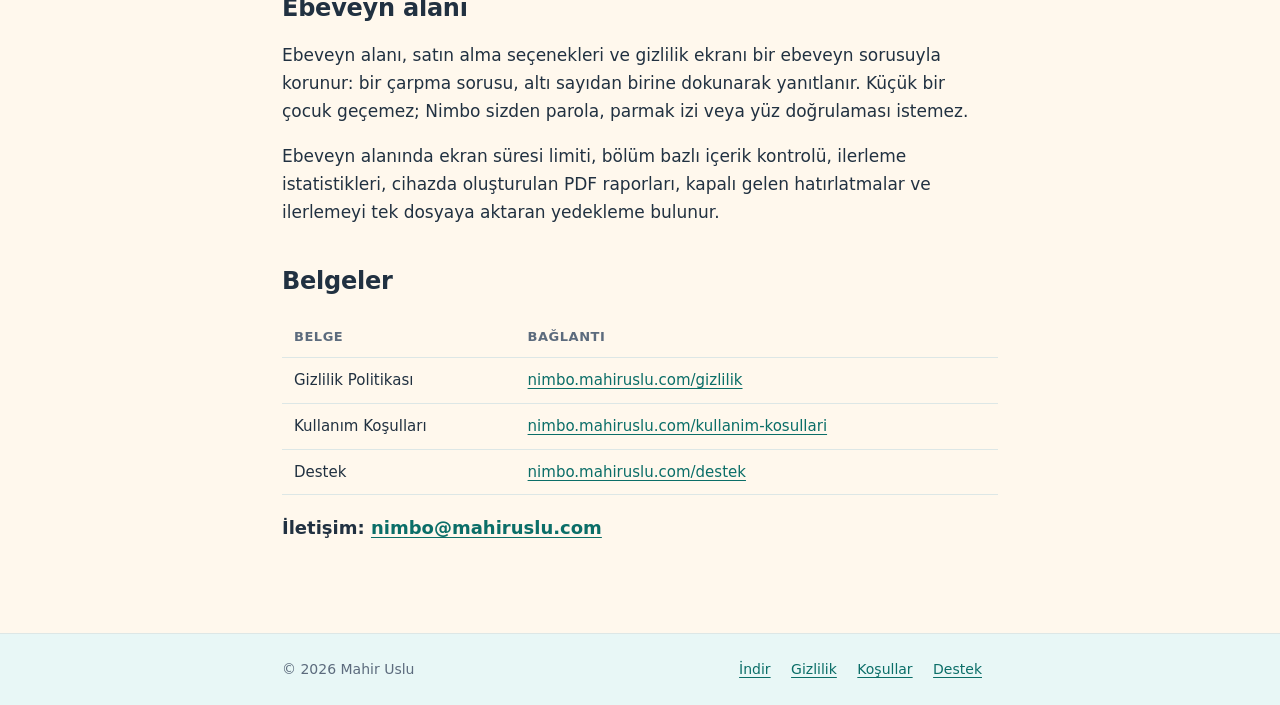
==== commit 2538bf00: "feat: move the site to nimbo.mahiruslu.com, keep the config on nimboapp.vercel.app" ====
--- a/index.html
+++ b/index.html
@@ -6,15 +6,15 @@
 <title>Nimbo Dünyası — Çocuklar için reklamsız öğrenme uygulaması</title>
 <meta name="description" content="Nimbo Dünyası, 3–6 yaş için 590 etkinlik içeren, reklamsız ve takipsiz bir öğrenme uygulaması. Tüm veriler cihazda kalır.">
 <meta name="color-scheme" content="light dark">
-<link rel="canonical" href="https://nimboapp.vercel.app/">
-<link rel="alternate" hreflang="tr" href="https://nimboapp.vercel.app/">
-<link rel="alternate" hreflang="en" href="https://nimboapp.vercel.app/en">
+<link rel="canonical" href="https://nimbo.mahiruslu.com/">
+<link rel="alternate" hreflang="tr" href="https://nimbo.mahiruslu.com/">
+<link rel="alternate" hreflang="en" href="https://nimbo.mahiruslu.com/en">
 <link rel="icon" href="/assets/icon.svg" type="image/svg+xml">
 <link rel="stylesheet" href="/assets/style.css">
 <meta property="og:title" content="Nimbo Dünyası — Çocuklar için reklamsız öğrenme uygulaması">
 <meta property="og:description" content="Nimbo Dünyası, 3–6 yaş için 590 etkinlik içeren, reklamsız ve takipsiz bir öğrenme uygulaması. Tüm veriler cihazda kalır.">
 <meta property="og:type" content="website">
-<meta property="og:url" content="https://nimboapp.vercel.app/">
+<meta property="og:url" content="https://nimbo.mahiruslu.com/">
 </head>
 <body>
 <a class="skip" href="#main">İçeriğe geç</a>
@@ -75,9 +75,9 @@
 <h2>Belgeler</h2>
 <div class="scroll"><table>
   <tr><th>Belge</th><th>Bağlantı</th></tr>
-  <tr><td>Gizlilik Politikası</td><td><a href="/gizlilik">nimboapp.vercel.app/gizlilik</a></td></tr>
-  <tr><td>Kullanım Koşulları</td><td><a href="/kullanim-kosullari">nimboapp.vercel.app/kullanim-kosullari</a></td></tr>
-  <tr><td>Destek</td><td><a href="/destek">nimboapp.vercel.app/destek</a></td></tr>
+  <tr><td>Gizlilik Politikası</td><td><a href="/gizlilik">nimbo.mahiruslu.com/gizlilik</a></td></tr>
+  <tr><td>Kullanım Koşulları</td><td><a href="/kullanim-kosullari">nimbo.mahiruslu.com/kullanim-kosullari</a></td></tr>
+  <tr><td>Destek</td><td><a href="/destek">nimbo.mahiruslu.com/destek</a></td></tr>
 </table></div>
 
 <p class="contact">İletişim: <a href="mailto:nimbo@mahiruslu.com">nimbo@mahiruslu.com</a></p>
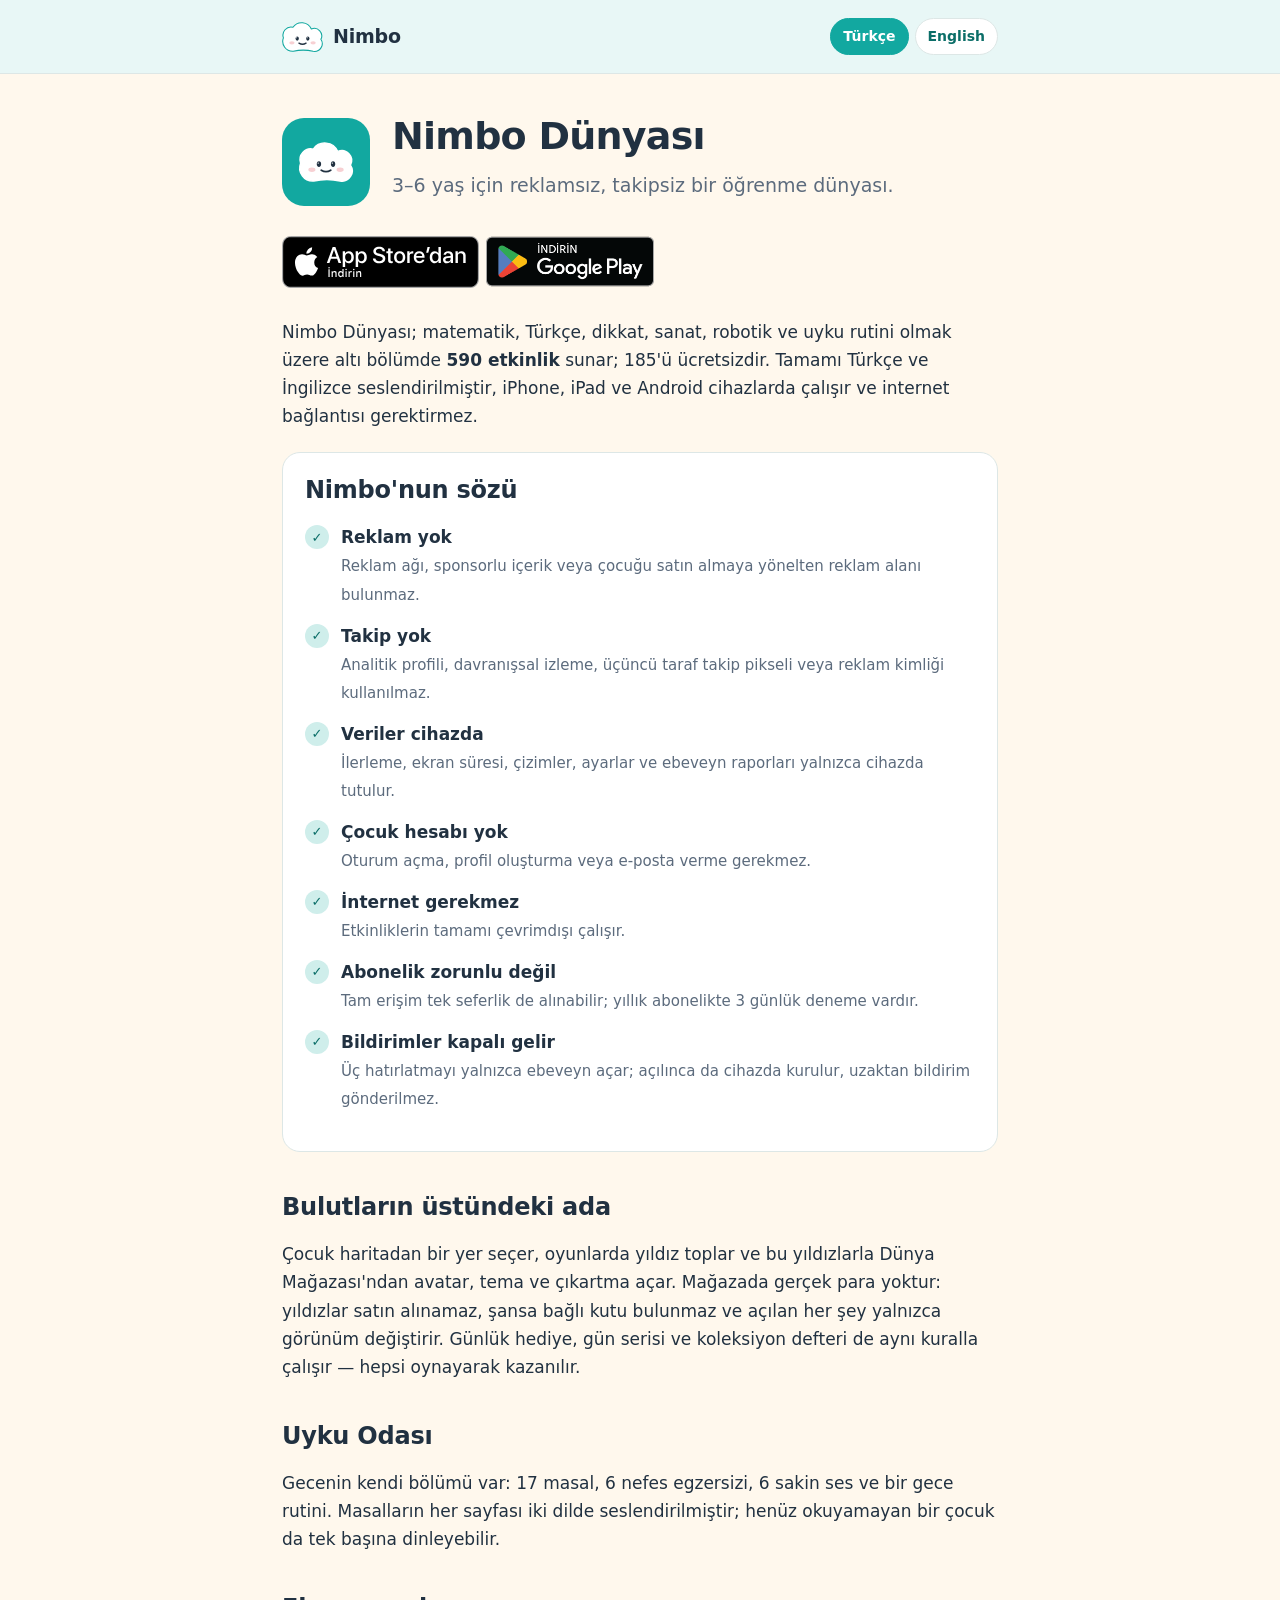
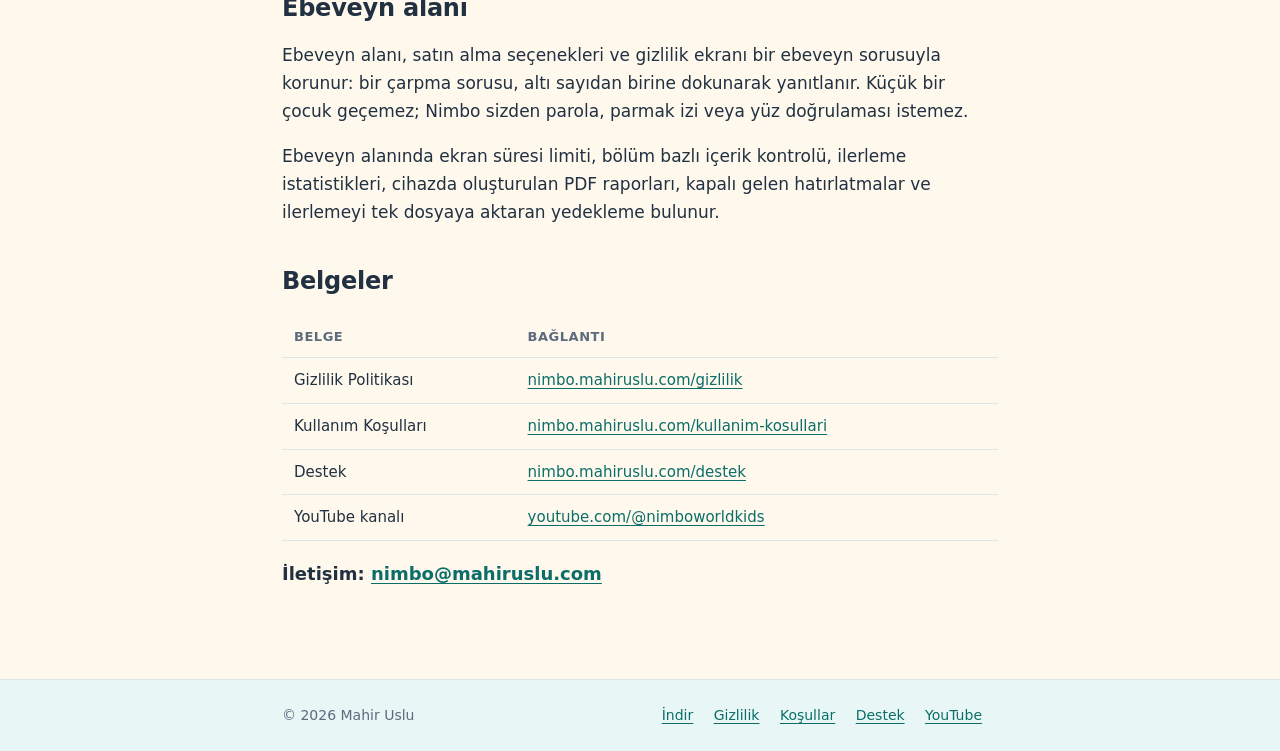
==== commit ba49e35e: "feat(privacy): YouTube channel and YouTube API Services section, link the channel Privacy policy 1.4" ====
--- a/index.html
+++ b/index.html
@@ -78,10 +78,11 @@
   <tr><td>Gizlilik Politikası</td><td><a href="/gizlilik">nimbo.mahiruslu.com/gizlilik</a></td></tr>
   <tr><td>Kullanım Koşulları</td><td><a href="/kullanim-kosullari">nimbo.mahiruslu.com/kullanim-kosullari</a></td></tr>
   <tr><td>Destek</td><td><a href="/destek">nimbo.mahiruslu.com/destek</a></td></tr>
+  <tr><td>YouTube kanalı</td><td><a href="https://www.youtube.com/@nimboworldkids" rel="noopener">youtube.com/@nimboworldkids</a></td></tr>
 </table></div>
 
 <p class="contact">İletişim: <a href="mailto:nimbo@mahiruslu.com">nimbo@mahiruslu.com</a></p>
 </main>
-<footer class="site"><div class="bar"><div>© 2026 Mahir Uslu</div><div><a href="/indir">İndir</a> <a href="/gizlilik">Gizlilik</a> <a href="/kullanim-kosullari">Koşullar</a> <a href="/destek">Destek</a></div></div></footer>
+<footer class="site"><div class="bar"><div>© 2026 Mahir Uslu</div><div><a href="/indir">İndir</a> <a href="/gizlilik">Gizlilik</a> <a href="/kullanim-kosullari">Koşullar</a> <a href="/destek">Destek</a> <a href="https://www.youtube.com/@nimboworldkids">YouTube</a></div></div></footer>
 </body>
 </html>
